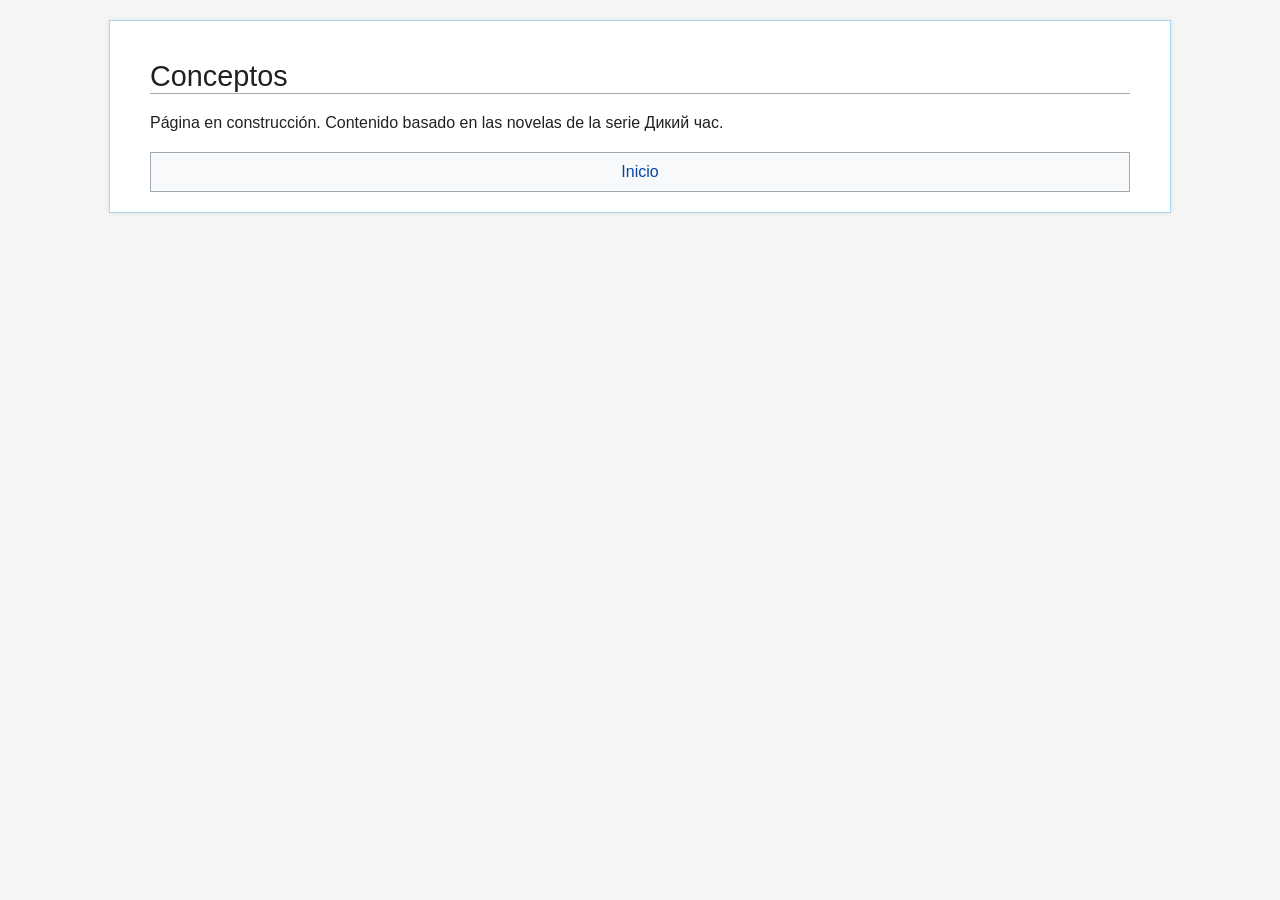
==== conceptos.html @ ecede92c "Add conceptos.html" ====
<!DOCTYPE html>
<html lang="es">
<head>
<meta charset="UTF-8">
<title>Conceptos — Дикий час</title>
<link rel="stylesheet" href="style.css">
</head>
<body>
<div id="content">
<h1>Conceptos</h1>
<p>Página en construcción. Contenido basado en las novelas de la serie Дикий час.</p>
<div class="navbox">
<a href="index.html">Inicio</a>
</div>
</div>
</body>
</html>
---- style.css ----
body {
  font-family: sans-serif;
  background: #f6f6f6;
  color: #202122;
  margin: 0;
  padding: 0;
}
#content {
  max-width: 980px;
  margin: 20px auto;
  background: white;
  padding: 20px 40px;
  border: 1px solid #a7d7f9;
  box-shadow: 0 0 5px rgba(0,0,0,0.1);
}
h1 {
  border-bottom: 1px solid #a2a9b1;
  font-size: 1.8em;
  font-weight: normal;
}
h2 {
  border-bottom: 1px solid #a2a9b1;
  font-size: 1.5em;
  font-weight: normal;
  margin-top: 1.5em;
}
.infobox {
  float: right;
  width: 280px;
  margin: 0 0 1em 1em;
  border: 1px solid #a2a9b1;
  background: #f8f9fa;
  padding: 10px;
  font-size: 0.9em;
}
.infobox th {
  background: #eaecf0;
  text-align: center;
  padding: 5px;
}
.navbox {
  background: #f8f9fa;
  border: 1px solid #a2a9b1;
  padding: 10px;
  margin-top: 20px;
  text-align: center;
}
a { color: #0645ad; text-decoration: none; }
a:hover { text-decoration: underline; }
.toc {
  background: #f8f9fa;
  border: 1px solid #a2a9b1;
  padding: 10px;
  display: inline-block;
  margin-bottom: 1em;
}
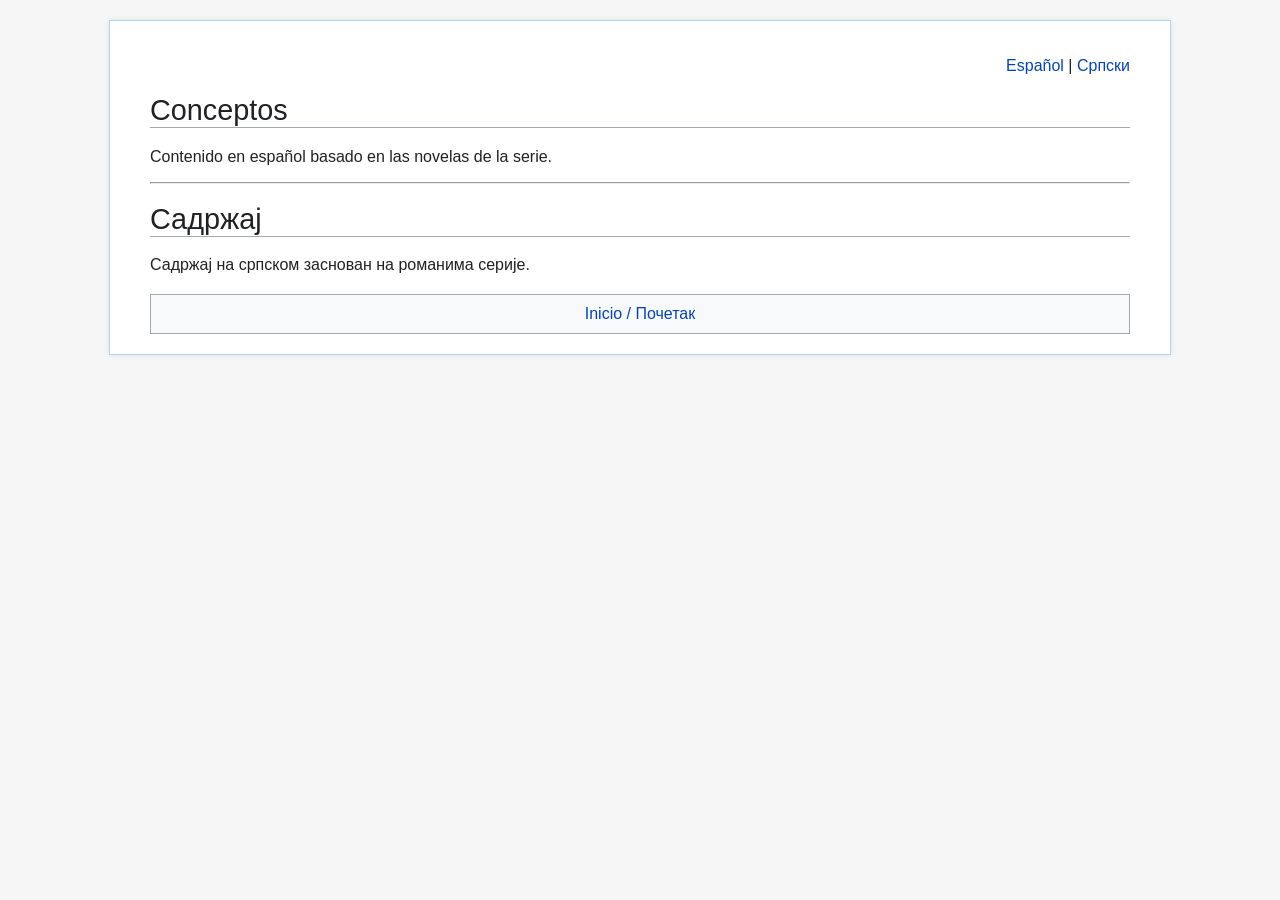
==== commit a6dba87f: "Update conceptos.html to bilingual" ====
--- a/conceptos.html
+++ b/conceptos.html
@@ -2,16 +2,22 @@
 <html lang="es">
 <head>
 <meta charset="UTF-8">
-<title>Conceptos — Дикий час</title>
+<title>conceptos — Дикий час</title>
 <link rel="stylesheet" href="style.css">
 </head>
 <body>
 <div id="content">
+<p style="text-align:right;"><a href="#es">Español</a> | <a href="#sr">Српски</a></p>
+<div id="es">
 <h1>Conceptos</h1>
-<p>Página en construcción. Contenido basado en las novelas de la serie Дикий час.</p>
-<div class="navbox">
-<a href="index.html">Inicio</a>
+<p>Contenido en español basado en las novelas de la serie.</p>
 </div>
+<hr>
+<div id="sr">
+<h1>Садржај</h1>
+<p>Садржај на српском заснован на романима серије.</p>
+</div>
+<div class="navbox"><a href="index.html">Inicio / Почетак</a></div>
 </div>
 </body>
 </html>
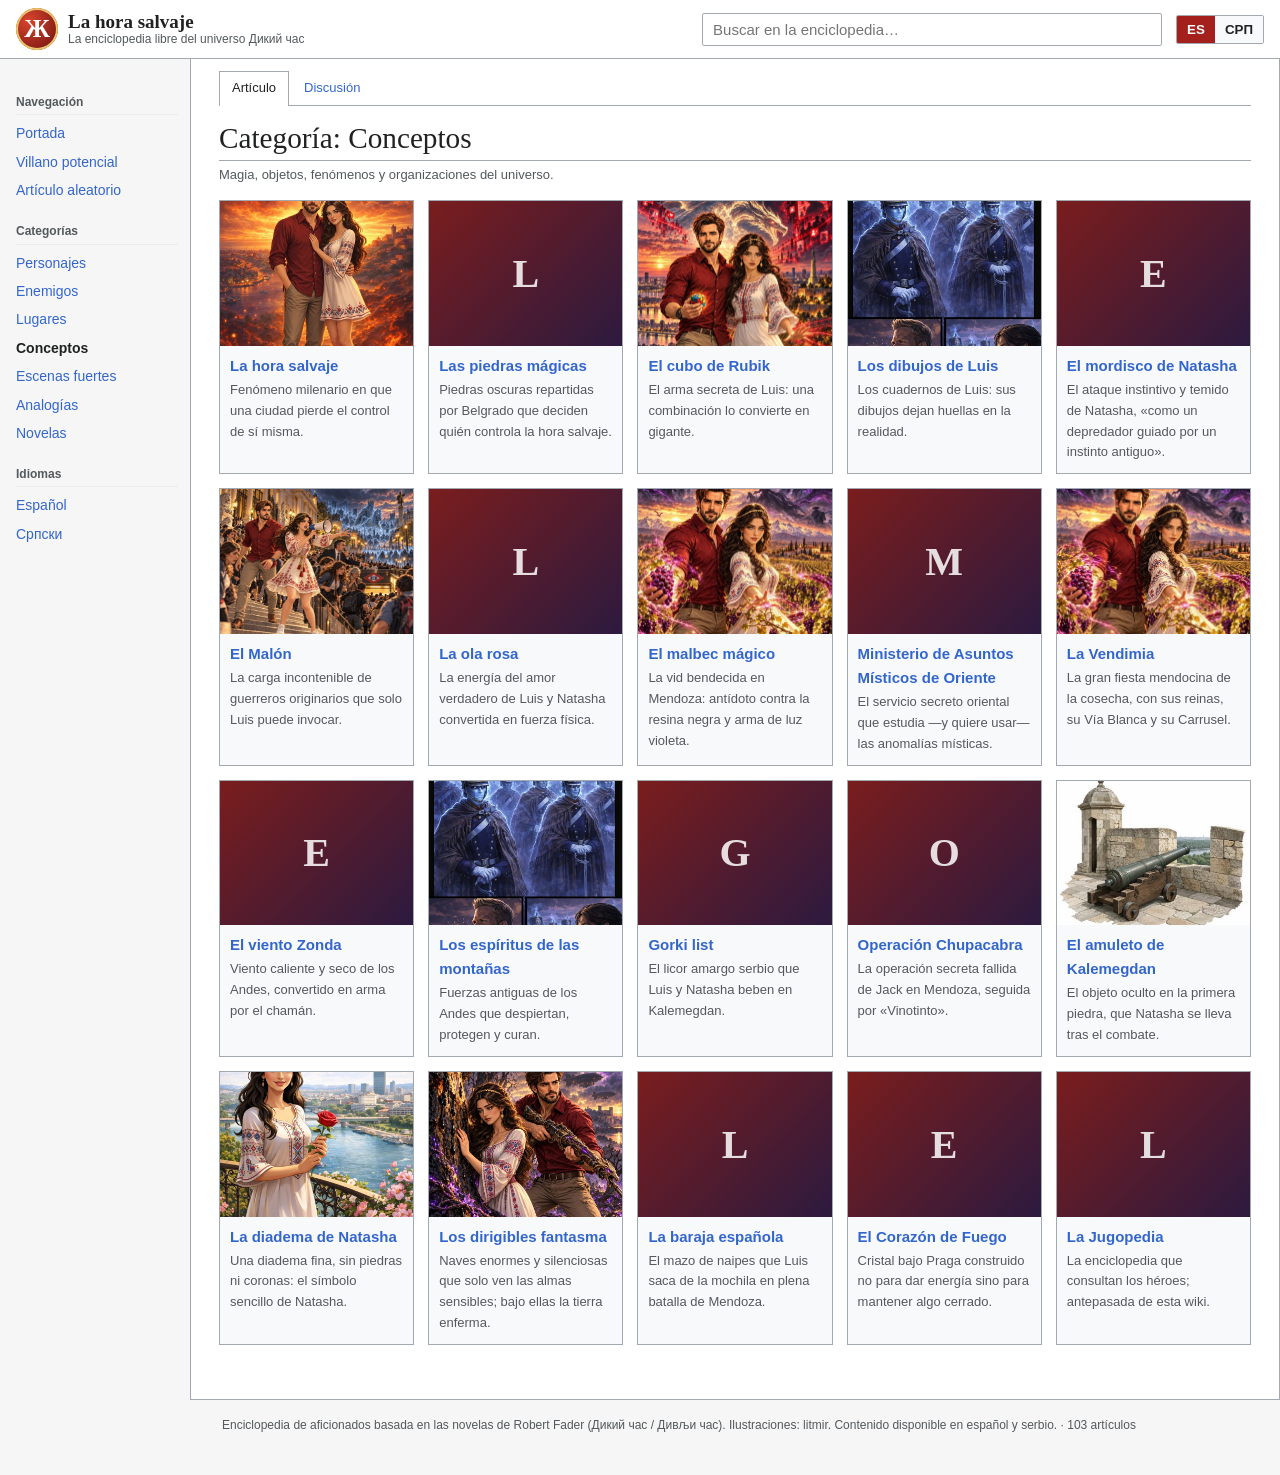
==== commit d367f3c8: "Enciclopedia de La hora salvaje / Дивљи час en español y serbio Wiki estática con 103 artículos (per" ====
--- a/conceptos.html
+++ b/conceptos.html
@@ -1,23 +1,3 @@
 <!DOCTYPE html>
-<html lang="es">
-<head>
-<meta charset="UTF-8">
-<title>conceptos — Дикий час</title>
-<link rel="stylesheet" href="style.css">
-</head>
-<body>
-<div id="content">
-<p style="text-align:right;"><a href="#es">Español</a> | <a href="#sr">Српски</a></p>
-<div id="es">
-<h1>Conceptos</h1>
-<p>Contenido en español basado en las novelas de la serie.</p>
-</div>
-<hr>
-<div id="sr">
-<h1>Садржај</h1>
-<p>Садржај на српском заснован на романима серије.</p>
-</div>
-<div class="navbox"><a href="index.html">Inicio / Почетак</a></div>
-</div>
-</body>
-</html>
+<html lang="es"><head><meta charset="UTF-8"><meta http-equiv="refresh" content="0; url=index.html#/c/conceptos"><title>La hora salvaje</title></head>
+<body><a href="index.html#/c/conceptos">La hora salvaje — Дивљи час</a></body></html>
